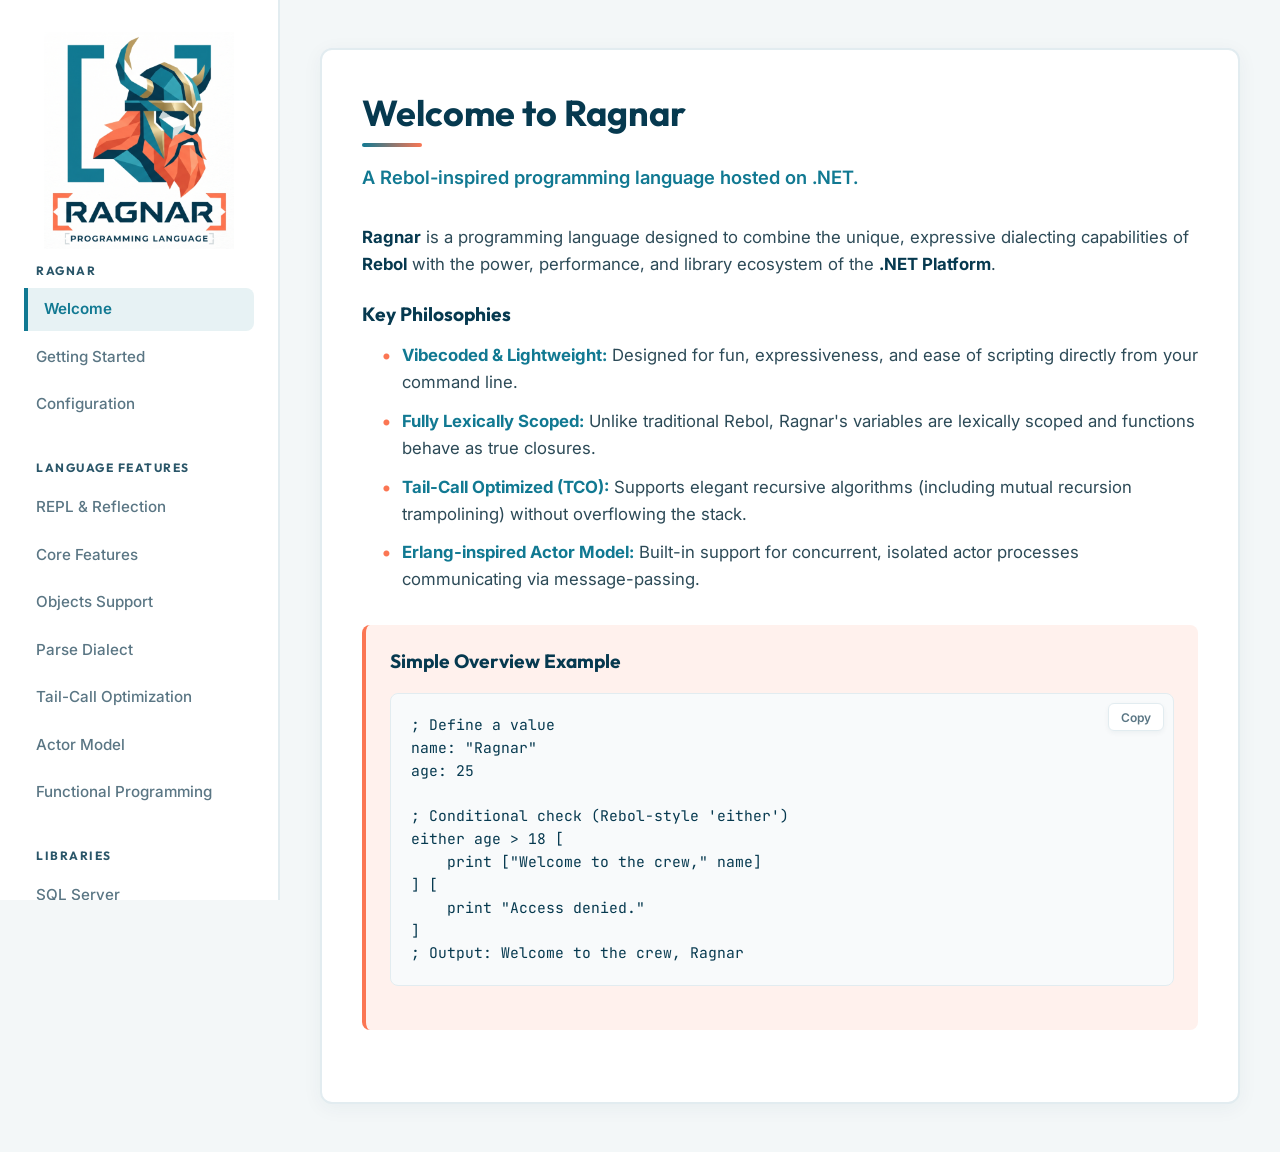
==== www/index.html @ ab7905e9 "feat: establish Ragnar static documentation website and deployment workflow" ====
<!DOCTYPE html>
<html lang="en">
<head>
    <meta charset="UTF-8">
    <meta name="viewport" content="width=device-width, initial-scale=1.0">
    <title>Ragnar Programming Language</title>
    <meta name="description" content="Ragnar - A Rebol-inspired functional programming language hosted on .NET featuring TCO, Actors, and seamless C# Interop.">
    <link rel="stylesheet" href="style.css">
    <!-- Google Fonts: Outfit for headers, Inter for body text, JetBrains Mono for code -->
    <link rel="preconnect" href="https://fonts.googleapis.com">
    <link rel="preconnect" href="https://fonts.gstatic.com" crossorigin>
    <link href="https://fonts.googleapis.com/css2?family=Inter:wght@400;500;600;700&family=JetBrains+Mono:wght@400;500;600&family=Outfit:wght@500;700;800&display=swap" rel="stylesheet">
</head>
<body>

    <!-- Main Container -->
    <div class="site-container">
        <!-- Sidebar Navigation -->
        <aside class="sidebar" id="sidebar">
            <div class="sidebar-logo-container">
                <img src="assets/ragnar-logo-small.png" alt="Ragnar Logo" class="sidebar-logo">
            </div>
            <nav class="nav-menu">
                <div class="nav-group">
                    <span class="nav-group-title">Ragnar</span>
                    <ul class="nav-list">
                        <li><a href="#welcome" class="menu-item active">Welcome</a></li>
                        <li><a href="#getting-started" class="menu-item">Getting Started</a></li>
                        <li><a href="#configuration" class="menu-item">Configuration</a></li>
                    </ul>
                </div>

                <div class="nav-group">
                    <span class="nav-group-title">Language Features</span>
                    <ul class="nav-list">
                        <li><a href="#repl" class="menu-item">REPL & Reflection</a></li>
                        <li><a href="#core" class="menu-item">Core Features</a></li>
                        <li><a href="#objects" class="menu-item">Objects Support</a></li>
                        <li><a href="#parse" class="menu-item">Parse Dialect</a></li>
                        <li><a href="#tco" class="menu-item">Tail-Call Optimization</a></li>
                        <li><a href="#actors" class="menu-item">Actor Model</a></li>
                        <li><a href="#functional" class="menu-item">Functional Programming</a></li>
                    </ul>
                </div>

                <div class="nav-group">
                    <span class="nav-group-title">Libraries</span>
                    <ul class="nav-list">
                        <li><a href="#sqlserver" class="menu-item">SQL Server</a></li>
                    </ul>
                </div>
            </nav>
            <div class="sidebar-footer">
                <a href="https://github.com/tormaroe/ragnar" target="_blank" rel="noopener noreferrer" class="github-link">
                    <svg viewBox="0 0 24 24" width="20" height="20" class="github-icon">
                        <path d="M12 0c-6.626 0-12 5.373-12 12 0 5.302 3.438 9.8 8.207 11.387.599.111.793-.261.793-.577v-2.234c-3.338.726-4.033-1.416-4.033-1.416-.546-1.387-1.333-1.756-1.333-1.756-1.089-.745.083-.729.083-.729 1.205.084 1.839 1.237 1.839 1.237 1.07 1.834 2.807 1.304 3.492.997.107-.775.418-1.305.762-1.604-2.665-.305-5.467-1.334-5.467-5.931 0-1.311.469-2.381 1.236-3.221-.124-.303-.535-1.524.117-3.176 0 0 1.008-.322 3.301 1.23.957-.266 1.983-.399 3.003-.404 1.02.005 2.047.138 3.006.404 2.291-1.552 3.297-1.23 3.297-1.23.653 1.653.242 2.874.118 3.176.77.84 1.235 1.911 1.235 3.221 0 4.609-2.807 5.624-5.479 5.921.43.372.823 1.102.823 2.222v3.293c0 .319.192.694.801.576 4.765-1.589 8.199-6.086 8.199-11.386 0-6.627-5.373-12-12-12z"/>
                    </svg>
                    <span>View Repository</span>
                </a>
            </div>
        </aside>

        <!-- Mobile Menu Toggle -->
        <button class="mobile-nav-toggle" id="mobile-nav-toggle" aria-label="Toggle Menu">
            <span class="bar"></span>
            <span class="bar"></span>
            <span class="bar"></span>
        </button>

        <!-- Main Content -->
        <main class="content-area">
            
            <!-- Welcome Section -->
            <section id="welcome" class="content-section active">
                <div class="card">
                    <h1>Welcome to Ragnar</h1>
                    <p class="tagline">A Rebol-inspired programming language hosted on .NET.</p>
                    
                    <p><strong>Ragnar</strong> is a programming language designed to combine the unique, expressive dialecting capabilities of <strong>Rebol</strong> with the power, performance, and library ecosystem of the <strong>.NET Platform</strong>.</p>
                    
                    <h3>Key Philosophies</h3>
                    <ul class="features-list">
                        <li>
                            <strong class="teal-text">Vibecoded & Lightweight:</strong> Designed for fun, expressiveness, and ease of scripting directly from your command line.
                        </li>
                        <li>
                            <strong class="teal-text">Fully Lexically Scoped:</strong> Unlike traditional Rebol, Ragnar's variables are lexically scoped and functions behave as true closures.
                        </li>
                        <li>
                            <strong class="teal-text">Tail-Call Optimized (TCO):</strong> Supports elegant recursive algorithms (including mutual recursion trampolining) without overflowing the stack.
                        </li>
                        <li>
                            <strong class="teal-text">Erlang-inspired Actor Model:</strong> Built-in support for concurrent, isolated actor processes communicating via message-passing.
                        </li>
                    </ul>

                    <div class="banner-box">
                        <h3>Simple Overview Example</h3>
                        <div class="code-wrapper">
                            <button class="copy-btn" data-clipboard-target="#welcome-code">Copy</button>
                            <pre><code id="welcome-code">; Define a value
name: "Ragnar"
age: 25

; Conditional check (Rebol-style 'either')
either age > 18 [
    print ["Welcome to the crew," name]
] [
    print "Access denied."
]
; Output: Welcome to the crew, Ragnar</code></pre>
                        </div>
                    </div>
                </div>
            </section>

            <!-- Getting Started Section -->
            <section id="getting-started" class="content-section">
                <div class="card">
                    <h1>Getting Started</h1>
                    <p>Ragnar runs on .NET 10.0 and can be built and executed easily on Windows, macOS, or Linux.</p>

                    <h2>Prerequisites</h2>
                    <p>Ensure you have the <strong>.NET 10.0 SDK</strong> installed on your machine. You can verify this by running:</p>
                    <div class="code-wrapper">
                        <button class="copy-btn" data-clipboard-target="#verify-dotnet">Copy</button>
                        <pre><code id="verify-dotnet">dotnet --version</code></pre>
                    </div>

                    <h2>Clone and Build</h2>
                    <p>Clone the repository and run the project using the <code>just</code> command-runner or dotnet CLI:</p>
                    <div class="code-wrapper">
                        <button class="copy-btn" data-clipboard-target="#clone-build">Copy</button>
                        <pre><code id="clone-build"># Clone the repository
git clone https://github.com/tormaroe/ragnar.git
cd ragnar

# Build the project
just build   # Or: dotnet build</code></pre>
                    </div>

                    <h2>Running Ragnar</h2>
                    <p>Ragnar features both an interactive REPL mode and the ability to execute script files directly.</p>

                    <h3>Interactive REPL</h3>
                    <p>Launch the REPL by running:</p>
                    <div class="code-wrapper">
                        <button class="copy-btn" data-clipboard-target="#run-repl">Copy</button>
                        <pre><code id="run-repl">just run     # Or: dotnet run --project src/Ragnar.csproj</code></pre>
                    </div>

                    <h3>Executing Scripts</h3>
                    <p>You can execute a `.r` source script file by passing its path to the compiler:</p>
                    <div class="code-wrapper">
                        <button class="copy-btn" data-clipboard-target="#run-file">Copy</button>
                        <pre><code id="run-file">just eval examples/pingpong.r   # Or: dotnet run --project src/Ragnar.csproj examples/pingpong.r</code></pre>
                    </div>
                </div>
            </section>

            <!-- Configuration Section -->
            <section id="configuration" class="content-section">
                <div class="card">
                    <h1>Configuration</h1>
                    <p>When starting up, Ragnar looks for a configuration file named <code>.ragnar.r</code> in your user home directory. You can use it to configure your REPL prompt, set up common shortcuts, or print messages on startup.</p>

                    <h2>Configuring the REPL</h2>
                    <p>Here is an example showing how you can write a configuration script directly from the REPL:</p>
                    
                    <div class="code-wrapper">
                        <button class="copy-btn" data-clipboard-target="#config-example">Copy</button>
                        <pre><code id="config-example">>> config-path: join home rc-file-name
== %C:\Users\bob/.ragnar.r

>> write config-path mold/only [
..   me: "Bob"
..   print ["Hello" me "it is now" now/time]
..   system/console/prompt: "?? "
.. ]</code></pre>
                    </div>

                    <p>The next time you restart your REPL, the message will print and your custom prompt will be displayed:</p>
                    <div class="code-wrapper">
                        <pre><code>Hello Bob it is now 10:53:01 AM
REPL Mode (type 'quit' to exit)
?? me
== "Bob"
?? </code></pre>
                    </div>

                    <h2>Reloading Configuration</h2>
                    <p>You can force-reload your configuration file at any time by executing:</p>
                    <div class="code-wrapper">
                        <button class="copy-btn" data-clipboard-target="#reload-config">Copy</button>
                        <pre><code id="reload-config">do join home rc-file-name</code></pre>
                    </div>
                </div>
            </section>

            <!-- REPL & Reflection Section -->
            <section id="repl" class="content-section">
                <div class="card">
                    <h1>REPL & Reflection</h1>
                    <p>Ragnar provides a robust interactive REPL for immediate evaluation, along with powerful reflection capabilities to inspect types, functions, and active word bindings.</p>

                    <h2>Reflective Commands</h2>
                    <p>Use reflective functions to discover the environment:</p>
                    <ul class="features-list">
                        <li><code>type?</code>: Returns the datatype of a given value.</li>
                        <li><code>help</code> (or shortcut <code>?</code>): Inspects the definition, arguments, and details of a word.</li>
                        <li><code>what</code>: Lists all available global functions and their brief descriptions.</li>
                        <li><code>probe</code>: Prints a value to output and returns it (useful in chains).</li>
                    </ul>

                    <h2>REPL Interactive Session</h2>
                    <div class="code-wrapper">
                        <button class="copy-btn" data-clipboard-target="#repl-session">Copy</button>
                        <pre><code id="repl-session">>> type? 42
== integer!

>> type? "hello"
== text!

>> type? [1 2 3]
== block!

>> help add
WORD: add
TYPE:  Native Function
TITLE: Returns the sum of two values.
ARITY: 2
ARGS:  [ a b ]

>> what
add             Returns the sum of two values.
print           Prints a value to the output.
...

>> probe 10 + 20
30
== 30</code></pre>
                    </div>
                </div>
            </section>

            <!-- Core Features Section -->
            <section id="core" class="content-section">
                <div class="card">
                    <h1>Core Language Features</h1>
                    <p>Ragnar syntax is built around words, blocks, assignment, and conditional evaluation. Values inside blocks are not evaluated until explicitly requested, allowing you to use blocks as control structures or custom data formats.</p>

                    <h2>Variable Assignment</h2>
                    <div class="code-wrapper">
                        <button class="copy-btn" data-clipboard-target="#core-assign">Copy</button>
                        <pre><code id="core-assign">name: "Ragnar"
age: 25</code></pre>
                    </div>

                    <h2>Conditionals & Logic</h2>
                    <p>Conditionals in Ragnar use Rebol-style words:</p>
                    <ul class="features-list">
                        <li><code>if [cond] [block]</code>: Evaluates block if condition is true.</li>
                        <li><code>either [cond] [true-block] [false-block]</code>: If-else branching.</li>
                        <li><code>all [blocks...]</code>: Returns true if all expressions are truthy.</li>
                        <li><code>any [blocks...]</code>: Returns true if any expression is truthy.</li>
                    </ul>
                    <div class="code-wrapper">
                        <button class="copy-btn" data-clipboard-target="#core-logic">Copy</button>
                        <pre><code id="core-logic">either age > 18 [
    print "Adult"
] [
    print "Minor"
]
; Output: Adult

all [age > 18 name == "Ragnar"] ; returns true
any [age < 18 name == "Ragnar"] ; returns true</code></pre>
                    </div>

                    <h2>Loops and Collections</h2>
                    <p>Iterate through blocks and manipulate values easily:</p>
                    <div class="code-wrapper">
                        <button class="copy-btn" data-clipboard-target="#core-loops">Copy</button>
                        <pre><code id="core-loops">; Foreach loop
data: [10 21 30 43 50]
evens: []
foreach n data [
    if (n // 2) == 0 [ append evens n ]
]
; evens is now [10 30 50]

; Path navigation & Series manipulation
pick evens 1   ; returns 10 (1-indexed)
evens/2        ; returns 30 (path access)
select [a 1 b 2] 'b ; returns 2</code></pre>
                    </div>
                </div>
            </section>

            <!-- Objects Support Section -->
            <section id="objects" class="content-section">
                <div class="card">
                    <h1>Objects Support</h1>
                    <p>Objects in Ragnar are dynamic contexts containing key-value pairs (bindings). They allow you to bundle state and behavior. You can access and mutate fields using path notation, and perform dynamic scoping or lookup using <code>in</code> and <code>bind</code>.</p>

                    <h2>Creating and Using Objects</h2>
                    <p>Define objects using <code>make object!</code>:</p>
                    <div class="code-wrapper">
                        <button class="copy-btn" data-clipboard-target="#obj-create">Copy</button>
                        <pre><code id="obj-create">square: make object! [
    side: 0
    area: does [ self/side * self/side ]
    perimeter: does [ 4 * self/side ]
    multiply: func [x] [
        self/side: x * self/side
    ]
]

; Set property
square/side: 3

; Retrieve property/method result
square/area      ; returns 9
square/perimeter ; returns 12</code></pre>
                    </div>

                    <h2>Dynamic Scoping</h2>
                    <p>You can retrieve a word bound to an object context using the <code>in</code> keyword, which allows you to inspect or mutate that specific binding:</p>
                    <div class="code-wrapper">
                        <button class="copy-btn" data-clipboard-target="#obj-scope">Copy</button>
                        <pre><code id="obj-scope">word: in square 'side
get word ; returns 3</code></pre>
                    </div>
                </div>
            </section>

            <!-- Parse Dialect Section -->
            <section id="parse" class="content-section">
                <div class="card">
                    <h1>Parse Dialect</h1>
                    <p>One of Ragnar's most powerful features is its Rebol-style parsing engine. It supports both simple string splitting and complex dialect-based pattern matching with full backtracking.</p>

                    <h2>1. Simple Splitting</h2>
                    <p>Split a string by a simple delimiter:</p>
                    <div class="code-wrapper">
                        <button class="copy-btn" data-clipboard-target="#parse-split">Copy</button>
                        <pre><code id="parse-split">parse "alice,30,engineer" ","
; == [ "alice" "30" "engineer" ]</code></pre>
                    </div>

                    <h2>2. Dialect Pattern Matching</h2>
                    <p>Build complex grammars using Ragnar's parse dialect. You can match character sets, check sequence orders, and enforce rules:</p>
                    <div class="code-wrapper">
                        <button class="copy-btn" data-clipboard-target="#parse-dialect">Copy</button>
                        <pre><code id="parse-dialect">; Define a set of digits
digits: charset "0123456789"

; Define a phone number rule (3 digits, a dash, and 4 digits)
phone-num: [3 digits "-" 4 digits]

; Match the rule against a string
parse "467-8000" phone-num
; == true</code></pre>
                    </div>
                </div>
            </section>

            <!-- Tail-Call Optimization Section -->
            <section id="tco" class="content-section">
                <div class="card">
                    <h1>Tail-Call Optimization (TCO)</h1>
                    <p>Functional programming constructs often rely heavily on recursion. To prevent stack overflows, Ragnar implements tail-call optimization, allowing functions in the tail position to reuse the current stack frame.</p>

                    <h2>Tail Recursion</h2>
                    <p>Here is an implementation of a tail-recursive factorial function using a nested loop closure:</p>
                    <div class="code-wrapper">
                        <button class="copy-btn" data-clipboard-target="#tco-fac">Copy</button>
                        <pre><code id="tco-fac">factorial: func [n] [
    loop: func [i accum] [
        either i > n [
            accum
        ] [
            loop (i + 1) (accum * i)  ; Recursion in tail position
        ]
    ]
    loop 1 1 
]

factorial 10  ; returns 3628800</code></pre>
                    </div>

                    <h2>Trampolining for Mutual Recursion</h2>
                    <p>Ragnar also supports mutual recursion trampolining. Two or more functions calling each other in tail positions can run indefinitely without expanding the stack:</p>
                    <div class="code-wrapper">
                        <button class="copy-btn" data-clipboard-target="#tco-mutual">Copy</button>
                        <pre><code id="tco-mutual">is-even?: func [n] [
    either n == 1 [ false ] [ is-odd? (n - 1) ]
]
is-odd?: func [n] [
    either n == 1 [ true ] [ is-even? (n - 1) ]
]

is-even? 10001  ; returns false
is-even? 10002  ; returns true</code></pre>
                    </div>
                </div>
            </section>

            <!-- Actor Model Section -->
            <section id="actors" class="content-section">
                <div class="card">
                    <h1>Actor Model Concurrency</h1>
                    <p>Ragnar features a lightweight actor model implementation inspired by Erlang. Actors run on separate tasks and communicate strictly via asynchronous message-passing, removing the need for explicit threads and locks.</p>

                    <h2>Actor Operations</h2>
                    <ul class="features-list">
                        <li><code>spawn [block]</code>: Starts a new actor process executing the block in the background.</li>
                        <li><code>receive</code>: Blocks the calling actor until a message is sent to its mailbox.</li>
                        <li><code>tell actor msg</code>: Sends a message asynchronously to another actor's mailbox.</li>
                        <li><code>rpc actor msg</code>: Sends a message and blocks, waiting for a reply.</li>
                        <li><code>kill actor</code>: Terminates the target actor's thread.</li>
                    </ul>

                    <h2>Area Server Example</h2>
                    <div class="code-wrapper">
                        <button class="copy-btn" data-clipboard-target="#actor-example">Copy</button>
                        <pre><code id="actor-example">start-area-server: does [
    spawn [  ; Starts a new actor process
        forever [
            msg: receive  ; Wait for a message in mailbox
            client: first msg  ; Sender actor reference
            shape: second msg  ; Content of shape details
            
            switch/default first shape [
                rectangle [
                    tell client reform [
                        "area of rectangle is" (shape/2 * shape/3) ]
                ]
                circle [
                    tell client reform [ 
                        "area of circle is" (3.14159 * (shape/2 * shape/2)) ]
                ]
            ] [
                tell client reform [ 
                    "i don't know what the area of a" shape/1 "is." ] 
            ]
        ]
    ]
]

server: start-area-server
print ["Response:" rpc server [rectangle 5 10]]
; Response: area of rectangle is 50

print ["Response:" rpc server [circle 5]]
; Response: area of circle is 78.53975

print ["Response:" rpc server [triangle 5 10]]
; Response: i don't know what the area of a triangle is.

kill server</code></pre>
                    </div>
                </div>
            </section>

            <!-- Functional Programming Section -->
            <section id="functional" class="content-section">
                <div class="card">
                    <h1>Functional Programming</h1>
                    <p>Ragnar treats functions as first-class citizens. It supports lexical closures, partial application, and function composition operations.</p>

                    <h2>1. Lexical Closures</h2>
                    <p>Functions capture the lexical environment of where they are defined, enabling state-carrying closures:</p>
                    <div class="code-wrapper">
                        <button class="copy-btn" data-clipboard-target="#func-closure">Copy</button>
                        <pre><code id="func-closure">make-counter: func [start] [
    func [] [
        current: start
        start: start + 1
        current
    ]
]
counter: make-counter 10
counter ; returns 10
counter ; returns 11</code></pre>
                    </div>

                    <h2>2. Partial Application</h2>
                    <p>Partially apply arguments to functions to create specialized variations using the <code>partial</code> keyword:</p>
                    <div class="code-wrapper">
                        <button class="copy-btn" data-clipboard-target="#func-partial">Copy</button>
                        <pre><code id="func-partial">add-five: partial :add 5
add-five 10 ; returns 15</code></pre>
                    </div>

                    <h2>3. Function Composition</h2>
                    <p>Combine multiple functions together using composition operators (forward <code>&gt;&gt;</code> and backward <code>&lt;&lt;</code>):</p>
                    <div class="code-wrapper">
                        <button class="copy-btn" data-clipboard-target="#func-compose">Copy</button>
                        <pre><code id="func-compose">inc: func [n] [n + 1]
double: func [n] [n * 2]

f-forward: :inc >> :double  ; (x + 1) * 2
f-backward: :inc << :double ; (x * 2) + 1

f-forward 5  ; returns 12
f-backward 5 ; returns 11</code></pre>
                    </div>
                </div>
            </section>

            <!-- SQL Server Library Section -->
            <section id="sqlserver" class="content-section">
                <div class="card">
                    <h1>SQL Server Library</h1>
                    <p>Ragnar integrates seamlessly with <strong>.NET</strong>. By utilising standard .NET assemblies like <code>Microsoft.Data.SqlClient</code>, we can create libraries to communicate with SQL databases in just a few lines of code.</p>

                    <h2>Library Source</h2>
                    <p>The library (available in <a href="file:///c:/dev/ragnar/lib/sqlserver.r">lib/sqlserver.r</a>) wraps the ADO.NET SQL client connection and command processes:</p>
                    <div class="code-wrapper">
                        <button class="copy-btn" data-clipboard-target="#sql-lib-code">Copy</button>
                        <pre><code id="sql-lib-code">make object! [
    connect: func [connection-string] [
        conn: new "Microsoft.Data.SqlClient.SqlConnection" [connection-string]
        conn/open
        conn
    ]

    query: func [connection query-text parameters] [
        cmd: connection/CreateCommand
        cmd/CommandText: query-text

        if not none? parameters [
            idx: 1
            while [idx <= length? parameters] [
                param-name: pick parameters idx
                param-val: pick parameters (idx + 1)
                clean-name: join "@" replace (to-string param-name) ":" ""
                cmd/Parameters/AddWithValue clean-name param-val
                idx: idx + 2
            ]
        ]

        reader: cmd/ExecuteReader
        result: copy []
        while [reader/Read] [
            row: copy []
            col-idx: 0
            while [col-idx < reader/FieldCount] [
                append row reader/GetName col-idx
                append row reader/GetValue col-idx
                col-idx: col-idx + 1
            ]
            append result row
        ]
        reader/close
        result
    ]
]</code></pre>
                    </div>

                    <h2>How to Use</h2>
                    <p>Load the library into your script using <code>do</code>, open a connection, and execute parameterized queries:</p>
                    <div class="code-wrapper">
                        <button class="copy-btn" data-clipboard-target="#sql-usage">Copy</button>
                        <pre><code id="sql-usage">; 1. Load the library
sql: do %lib/sqlserver.r

; 2. Open connection
conn: sql/connect "Data Source=localhost;Initial Catalog=master;Integrated Security=True"

; 3. Run query with parameters
result: sql/query conn {
    SELECT name, database_id
    FROM sys.databases
    WHERE state_desc = @state
} [
    state: "ONLINE"
]

; 4. Parse output
print ["Row count:" length? result] 
db1: first result ; Get first row
print ["Database Name:" select db1 "name" "ID:" select db1 "database_id"]

; 5. Close connection
conn/close</code></pre>
                    </div>
                </div>
            </section>

        </main>
    </div>

    <script src="app.js"></script>
</body>
</html>
---- www/style.css ----
/* -------------------------------------------------------------
 * Ragnar CSS Design System (Light Mode)
 * Colors derived from Ragnar Viking Logo:
 * - Primary Teal: #117992
 * - Accent Coral: #FB7653
 * - Deep Slate: #06394F
 * ------------------------------------------------------------- */

:root {
    --color-primary: #117992;
    --color-primary-light: #e7f2f4;
    --color-accent: #FB7653;
    --color-accent-light: #fff1ed;
    --color-dark-slate: #06394F;
    --color-text: #2c4a57;
    --color-text-light: #5a7684;
    
    --bg-main: #f3f7f8;
    --bg-card: #ffffff;
    --bg-code: #f8fafb;
    --border-color: #e2ecf0;
    
    --font-sans: 'Inter', system-ui, -apple-system, sans-serif;
    --font-heading: 'Outfit', sans-serif;
    --font-mono: 'JetBrains Mono', 'Fira Code', monospace;
    
    --sidebar-width: 280px;
    --border-radius: 12px;
    --transition-speed: 0.2s;
    --box-shadow: 0 4px 20px rgba(6, 57, 79, 0.05);
    --box-shadow-hover: 0 8px 30px rgba(6, 57, 79, 0.1);
}

/* Reset & Base */
* {
    box-sizing: border-box;
    margin: 0;
    padding: 0;
}

html {
    scroll-behavior: smooth;
    font-size: 16px;
}

body {
    font-family: var(--font-sans);
    background-color: var(--bg-main);
    color: var(--color-text);
    line-height: 1.6;
    overflow-x: hidden;
}

/* Custom Scrollbars */
::-webkit-scrollbar {
    width: 8px;
    height: 8px;
}
::-webkit-scrollbar-track {
    background: var(--bg-main);
}
::-webkit-scrollbar-thumb {
    background: #cbdce2;
    border-radius: 4px;
}
::-webkit-scrollbar-thumb:hover {
    background: #a5c2cc;
}

/* Site Layout Container */
.site-container {
    display: flex;
    max-width: 1400px;
    margin: 0 auto;
    position: relative;
    min-height: 100vh;
}

/* Left Sidebar Navigation */
.sidebar {
    width: var(--sidebar-width);
    background-color: var(--bg-card);
    border-right: 2px solid var(--border-color);
    padding: 1.5rem;
    display: flex;
    flex-direction: column;
    flex-shrink: 0;
    position: sticky;
    top: 0;
    height: 100vh;
    overflow-y: auto;
}

.sidebar-logo-container {
    background-color: transparent;
    padding: 0.5rem 0;
    display: flex;
    justify-content: center;
    align-items: center;
    margin-bottom: 0.25rem;
}

.sidebar-logo {
    max-width: 190px;
    width: 100%;
    height: auto;
    object-fit: contain;
}

.nav-menu {
    display: flex;
    flex-direction: column;
    gap: 2rem;
}

.nav-group {
    display: flex;
    flex-direction: column;
    gap: 0.5rem;
}

.nav-group-title {
    font-family: var(--font-heading);
    font-size: 0.75rem;
    text-transform: uppercase;
    letter-spacing: 1.5px;
    color: var(--color-dark-slate);
    font-weight: 700;
    padding-left: 0.75rem;
    opacity: 0.85;
}

.nav-list {
    list-style: none;
    display: flex;
    flex-direction: column;
    gap: 0.25rem;
}

.menu-item {
    display: block;
    padding: 0.6rem 0.75rem;
    color: var(--color-text-light);
    text-decoration: none;
    font-size: 0.95rem;
    font-weight: 500;
    border-radius: 8px;
    transition: all var(--transition-speed) ease;
}

.menu-item:hover {
    background-color: var(--bg-main);
    color: var(--color-primary);
    padding-left: 1rem;
}

.menu-item.active {
    background-color: var(--color-primary-light);
    color: var(--color-primary);
    font-weight: 600;
    padding-left: 1rem;
    border-left: 4px solid var(--color-primary);
    border-top-left-radius: 0;
    border-bottom-left-radius: 0;
}

.sidebar-footer {
    padding-top: 2rem;
    border-top: 1px solid var(--border-color);
    margin-top: auto;
}

.github-link {
    display: flex;
    align-items: center;
    gap: 0.5rem;
    color: var(--color-text-light);
    text-decoration: none;
    font-size: 0.9rem;
    font-weight: 500;
    transition: color var(--transition-speed) ease;
}

.github-link:hover {
    color: var(--color-dark-slate);
}

.github-icon {
    fill: currentColor;
    transition: transform var(--transition-speed) ease;
}

.github-link:hover .github-icon {
    transform: rotate(5deg) scale(1.05);
}

/* Mobile Nav Toggle Button */
.mobile-nav-toggle {
    display: none;
    position: fixed;
    bottom: 20px;
    right: 20px;
    z-index: 100;
    width: 50px;
    height: 50px;
    border-radius: 50%;
    background-color: var(--color-primary);
    border: none;
    cursor: pointer;
    box-shadow: 0 4px 15px rgba(17, 121, 146, 0.3);
    flex-direction: column;
    justify-content: center;
    align-items: center;
    gap: 4px;
}

.mobile-nav-toggle .bar {
    width: 22px;
    height: 2.5px;
    background-color: #ffffff;
    border-radius: 2px;
    transition: all 0.3s ease;
}

.mobile-nav-toggle.open .bar:nth-child(1) {
    transform: translateY(6.5px) rotate(45deg);
}

.mobile-nav-toggle.open .bar:nth-child(2) {
    opacity: 0;
}

.mobile-nav-toggle.open .bar:nth-child(3) {
    transform: translateY(-6.5px) rotate(-45deg);
}

/* Main Content Area */
.content-area {
    flex-grow: 1;
    padding: 3rem 2.5rem;
    max-width: calc(1400px - var(--sidebar-width));
}

.content-section {
    display: none;
    animation: fadeIn 0.4s ease;
}

.content-section.active {
    display: block;
}

@keyframes fadeIn {
    from { opacity: 0; transform: translateY(10px); }
    to { opacity: 1; transform: translateY(0); }
}

/* Cards & Layout Items */
.card {
    background-color: var(--bg-card);
    border: 2px solid var(--border-color);
    border-radius: var(--border-radius);
    padding: 2.5rem;
    box-shadow: var(--box-shadow);
    transition: box-shadow var(--transition-speed) ease;
}

.card:hover {
    box-shadow: var(--box-shadow-hover);
}

/* Headings */
h1, h2, h3, h4 {
    font-family: var(--font-heading);
    color: var(--color-dark-slate);
    font-weight: 700;
    margin-bottom: 1rem;
    line-height: 1.25;
}

h1 {
    font-size: 2.25rem;
    margin-bottom: 0.5rem;
    position: relative;
    padding-bottom: 0.5rem;
}

h1::after {
    content: '';
    display: block;
    width: 60px;
    height: 4px;
    background: linear-gradient(90deg, var(--color-primary), var(--color-accent));
    margin-top: 0.5rem;
    border-radius: 2px;
}

h2 {
    font-size: 1.5rem;
    margin-top: 2rem;
    border-bottom: 1px solid var(--border-color);
    padding-bottom: 0.4rem;
}

h3 {
    font-size: 1.2rem;
    margin-top: 1.5rem;
}

.tagline {
    font-size: 1.15rem;
    color: var(--color-primary);
    font-weight: 600;
    margin-bottom: 2rem;
}

p {
    margin-bottom: 1.25rem;
    font-size: 1.05rem;
    color: var(--color-text);
}

strong {
    color: var(--color-dark-slate);
}

.teal-text {
    color: var(--color-primary);
}

/* Lists */
.features-list {
    margin-left: 1.25rem;
    margin-bottom: 1.5rem;
    display: flex;
    flex-direction: column;
    gap: 0.75rem;
}

.features-list li {
    font-size: 1.05rem;
    position: relative;
    list-style: none;
    padding-left: 1.25rem;
}

.features-list li::before {
    content: "•";
    color: var(--color-accent);
    font-weight: bold;
    font-size: 1.2rem;
    position: absolute;
    left: 0;
    top: -2px;
}

/* Custom Notification Banner Box */
.banner-box {
    background-color: var(--color-accent-light);
    border-left: 4px solid var(--color-accent);
    padding: 1.5rem;
    border-radius: 8px;
    margin: 2rem 0;
}

.banner-box h3 {
    margin-top: 0;
    color: var(--color-dark-slate);
}

/* Code block structures */
.code-wrapper {
    position: relative;
    margin: 1.25rem 0;
}

pre {
    background-color: var(--bg-code);
    border: 1px solid var(--border-color);
    border-radius: 8px;
    padding: 1.25rem;
    overflow-x: auto;
    font-family: var(--font-mono);
    font-size: 0.92rem;
    line-height: 1.55;
    color: var(--color-dark-slate);
}

code {
    font-family: var(--font-mono);
    background-color: rgba(17, 121, 146, 0.06);
    color: var(--color-primary);
    padding: 0.2rem 0.4rem;
    border-radius: 4px;
    font-size: 0.9rem;
}

pre code {
    background-color: transparent;
    color: inherit;
    padding: 0;
    border-radius: 0;
    font-size: inherit;
}

/* Code Copy Button */
.copy-btn {
    position: absolute;
    top: 10px;
    right: 10px;
    background-color: #ffffff;
    border: 1px solid var(--border-color);
    border-radius: 6px;
    padding: 0.35rem 0.75rem;
    font-family: var(--font-sans);
    font-size: 0.75rem;
    font-weight: 600;
    color: var(--color-text-light);
    cursor: pointer;
    box-shadow: 0 2px 5px rgba(6, 57, 79, 0.05);
    transition: all var(--transition-speed) ease;
}

.copy-btn:hover {
    color: var(--color-primary);
    border-color: var(--color-primary);
    background-color: var(--color-primary-light);
}

.copy-btn.copied {
    color: #ffffff;
    border-color: #2e7d32;
    background-color: #2e7d32;
}

/* Custom styled sections in Code Blocks for Readability */
/* Rebol comments */
.code-wrapper code .comment,
.code-wrapper code::after {
    color: #8c9fa8;
}


/* Inline Code links */
.card a {
    color: var(--color-primary);
    text-decoration: none;
    font-weight: 500;
    border-bottom: 1px solid transparent;
    transition: border-bottom var(--transition-speed) ease;
}

.card a:hover {
    border-bottom-color: var(--color-primary);
}

/* Responsive Rules */
@media (max-width: 900px) {
    .site-container {
        flex-direction: column;
    }
    
    .sidebar {
        width: 100%;
        height: auto;
        position: fixed;
        top: 0;
        left: -100%;
        bottom: 0;
        z-index: 99;
        transition: left 0.3s ease;
        padding-top: 5rem;
        box-shadow: 4px 0 20px rgba(0,0,0,0.15);
    }
    
    .sidebar.open {
        left: 0;
    }
    
    .mobile-nav-toggle {
        display: flex;
    }
    
    .content-area {
        width: 100%;
        max-width: 100%;
        padding: 2rem 1.25rem;
    }
    
    .card {
        padding: 1.75rem;
    }
}
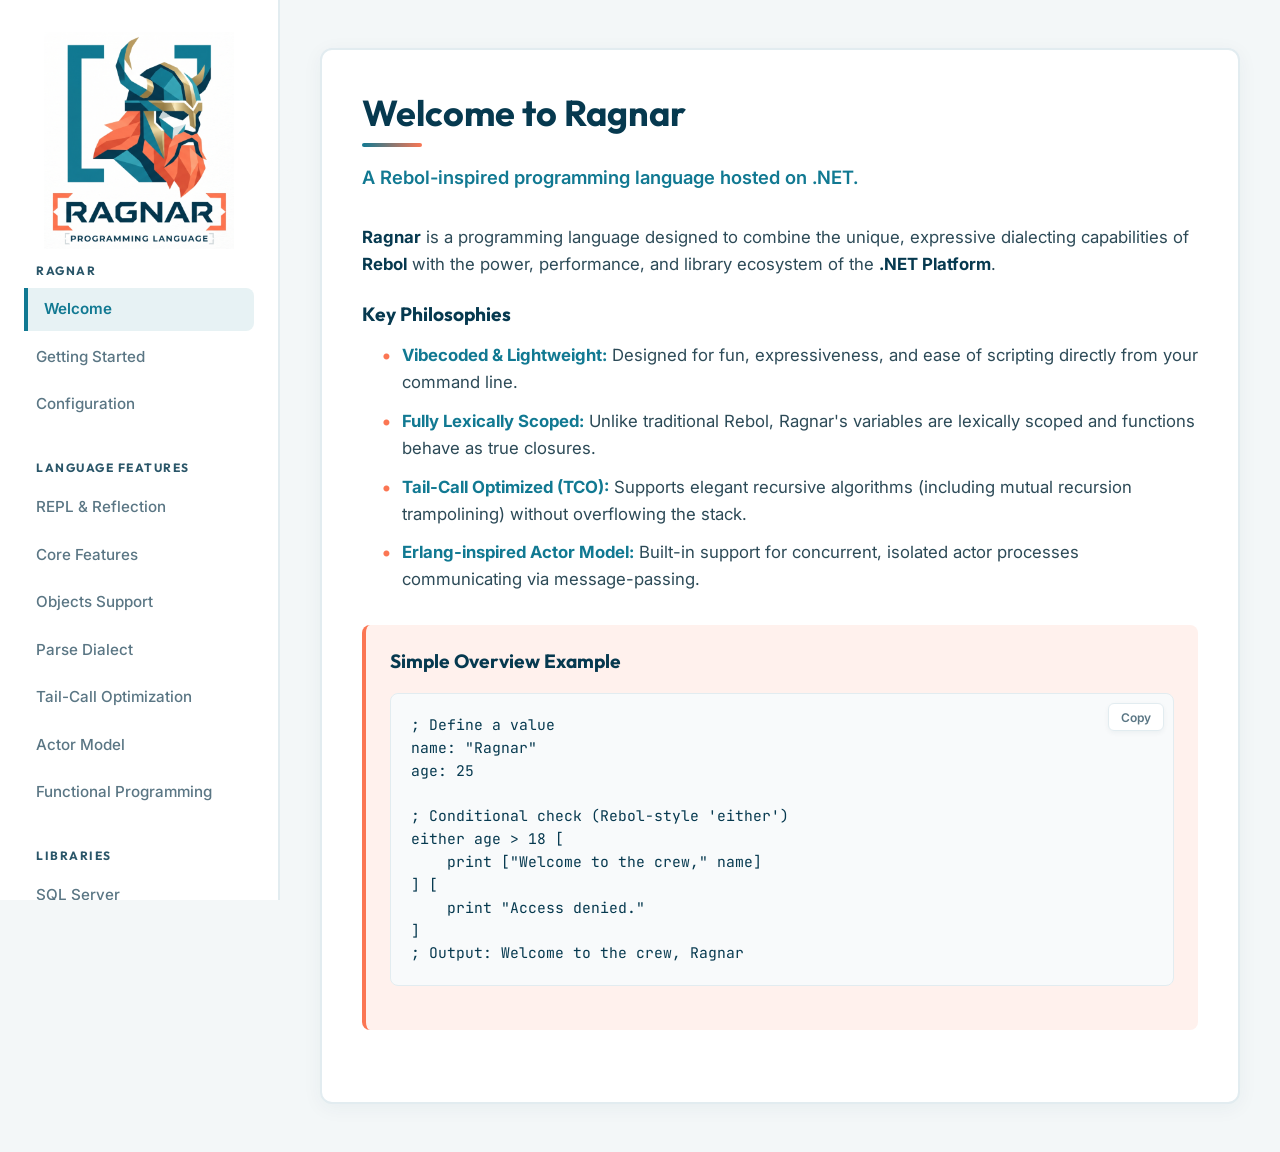
==== commit aa06e287: "style: implement sticky top mobile header, sidebar overlay, and slideout navigation drawer" ====
--- a/www/index.html
+++ b/www/index.html
@@ -12,6 +12,18 @@
     <link href="https://fonts.googleapis.com/css2?family=Inter:wght@400;500;600;700&family=JetBrains+Mono:wght@400;500;600&family=Outfit:wght@500;700;800&display=swap" rel="stylesheet">
 </head>
 <body>
+    <!-- Sidebar Backdrop Overlay -->
+    <div class="sidebar-overlay" id="sidebar-overlay"></div>
+
+    <!-- Mobile Header Bar -->
+    <div class="mobile-header">
+        <img src="assets/ragnar-logo-small.png" alt="Ragnar Logo" class="mobile-logo">
+        <button class="mobile-nav-toggle" id="mobile-nav-toggle" aria-label="Toggle Menu">
+            <span class="bar"></span>
+            <span class="bar"></span>
+            <span class="bar"></span>
+        </button>
+    </div>
 
     <!-- Main Container -->
     <div class="site-container">
@@ -59,14 +71,6 @@
                 </a>
             </div>
         </aside>
-
-        <!-- Mobile Menu Toggle -->
-        <button class="mobile-nav-toggle" id="mobile-nav-toggle" aria-label="Toggle Menu">
-            <span class="bar"></span>
-            <span class="bar"></span>
-            <span class="bar"></span>
-        </button>
-
         <!-- Main Content -->
         <main class="content-area">
             
--- a/www/style.css
+++ b/www/style.css
@@ -454,37 +454,118 @@
     border-bottom-color: var(--color-primary);
 }
 
+/* Mobile Header (Hidden on Desktop) */
+.mobile-header {
+    display: none;
+}
+
+/* Sidebar Backdrop Overlay */
+.sidebar-overlay {
+    position: fixed;
+    top: 0;
+    left: 0;
+    right: 0;
+    bottom: 0;
+    background-color: rgba(6, 57, 79, 0.4);
+    z-index: 98;
+    opacity: 0;
+    pointer-events: none;
+    transition: opacity 0.3s ease;
+}
+
+.sidebar-overlay.active {
+    opacity: 1;
+    pointer-events: auto;
+}
+
 /* Responsive Rules */
 @media (max-width: 900px) {
+    .mobile-header {
+        display: flex;
+        justify-content: space-between;
+        align-items: center;
+        position: fixed;
+        top: 0;
+        left: 0;
+        right: 0;
+        height: 60px;
+        background-color: var(--bg-card);
+        border-bottom: 2px solid var(--border-color);
+        padding: 0 1.25rem;
+        z-index: 100;
+    }
+    
+    .mobile-logo {
+        height: 32px;
+        width: auto;
+        object-fit: contain;
+    }
+
+    .mobile-nav-toggle {
+        display: flex;
+        background: transparent;
+        border: none;
+        cursor: pointer;
+        width: 40px;
+        height: 40px;
+        flex-direction: column;
+        justify-content: center;
+        align-items: center;
+        gap: 5px;
+        border-radius: 8px;
+        transition: background-color var(--transition-speed);
+    }
+    
+    .mobile-nav-toggle:hover {
+        background-color: var(--bg-main);
+    }
+    
+    .mobile-nav-toggle .bar {
+        width: 22px;
+        height: 2px;
+        background-color: var(--color-dark-slate);
+        border-radius: 2px;
+        transition: all 0.3s ease;
+    }
+    
+    .mobile-nav-toggle.open .bar:nth-child(1) {
+        transform: translateY(7px) rotate(45deg);
+    }
+    
+    .mobile-nav-toggle.open .bar:nth-child(2) {
+        opacity: 0;
+    }
+    
+    .mobile-nav-toggle.open .bar:nth-child(3) {
+        transform: translateY(-7px) rotate(-45deg);
+    }
+
     .site-container {
         flex-direction: column;
     }
     
     .sidebar {
-        width: 100%;
-        height: auto;
+        width: var(--sidebar-width);
+        height: 100vh;
         position: fixed;
         top: 0;
-        left: -100%;
+        left: calc(var(--sidebar-width) * -1);
         bottom: 0;
-        z-index: 99;
+        z-index: 101;
         transition: left 0.3s ease;
-        padding-top: 5rem;
+        padding: 2rem 1.5rem;
         box-shadow: 4px 0 20px rgba(0,0,0,0.15);
     }
     
     .sidebar.open {
         left: 0;
-    }
-    
-    .mobile-nav-toggle {
-        display: flex;
     }
     
     .content-area {
         width: 100%;
         max-width: 100%;
         padding: 2rem 1.25rem;
+        margin-top: 60px;
     }
     
     .card {
